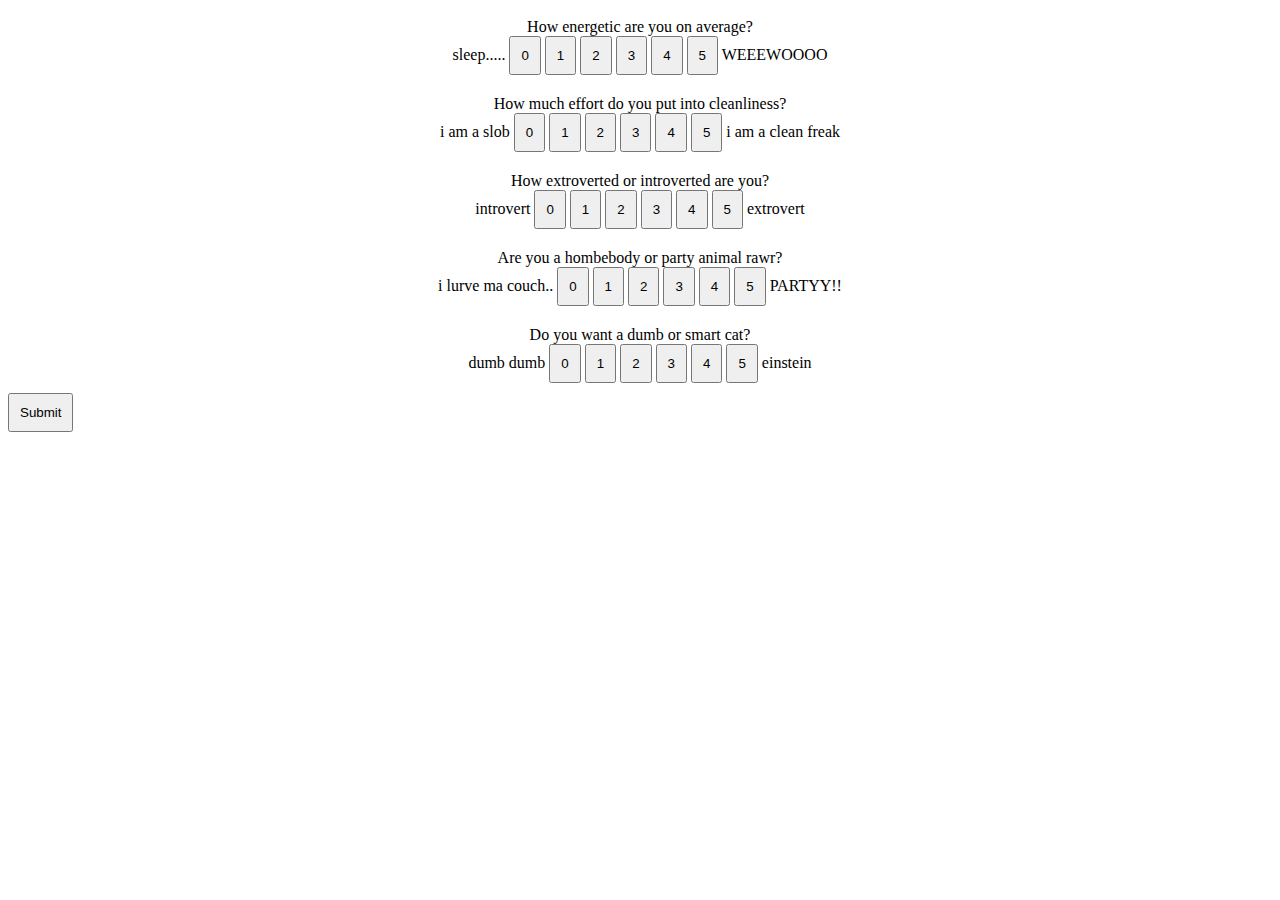
==== quiz.html @ f0b91df7 "Merge branch 'main' of https://github.com/WICS-Outreach-IrisHacks/welovecats" ====
<!DOCTYPE html>
<html lang="en">
<head>
    <meta charset="UTF-8">
    <meta http-equiv="X-UA-Compatible" content="IE=edge">
    <meta name="viewport" content="width=device-width, initial-scale=1.0">
    <title>Document</title>
    <link href="style.css" rel="stylesheet" type="text/css">
    <script src="script.js"></script>
</head>
<body>
    <div class="question">How energetic are you on average? 
        <br />
        <span>sleep.....</span>
        <button onclick="changeEnergy(0)">0</button>
        <button onclick="changeEnergy(1)">1</button>
        <button onclick="changeEnergy(2)">2</button>
        <button onclick="changeEnergy(3)">3</button>
        <button onclick="changeEnergy(4)">4</button>
        <button onclick="changeEnergy(5)">5</button>
        <span>WEEEWOOOO</span>
        <br />
    </div>

    <div class="question">How much effort do you put into cleanliness?
        <br />
        <span>i am a slob</span>
        <button onclick="changeGrooming(0)">0</button>
        <button onclick="changeGrooming(1)">1</button>
        <button onclick="changeGrooming(2)">2</button>
        <button onclick="changeGrooming(3)">3</button>
        <button onclick="changeGrooming(4)">4</button>
        <button onclick="changeGrooming(5)">5</button>
        <span>i am a clean freak</span>
        <br />
    </div>

    <div class="question">How extroverted or introverted are you?
        <br />
        <span>introvert</span>
        <button onclick="changeSocialNeeds(0)">0</button>
        <button onclick="changeSocialNeeds(1)">1</button>
        <button onclick="changeSocialNeeds(2)">2</button>
        <button onclick="changeSocialNeeds(3)">3</button>
        <button onclick="changeSocialNeeds(4)">4</button>
        <button onclick="changeSocialNeeds(5)">5</button>
        <span>extrovert</span>
        <br />
    </div>

    <div class="question">Are you a hombebody or party animal rawr?
        <br />
        <span>i lurve ma couch..</span>
        <button onclick="changeIndoor(0)">0</button>
        <button onclick="changeIndoor(1)">1</button>
        <button onclick="changeIndoor(2)">2</button>
        <button onclick="changeIndoor(3)">3</button>
        <button onclick="changeIndoor(4)">4</button>
        <button onclick="changeIndoor(5)">5</button>
        <span>PARTYY!!</span>
        <br />
    </div>

    <div class="question">Do you want a dumb or smart cat?
        <br />
        <span>dumb dumb</span>
        <button onclick="changeIntelligence(0)">0</button>
        <button onclick="changeIntelligence(1)">1</button>
        <button onclick="changeIntelligence(2)">2</button>
        <button onclick="changeIntelligence(3)">3</button>
        <button onclick="changeIntelligence(4)">4</button>
        <button onclick="changeIntelligence(5)">5</button>
        <span>einstein</span>
        <br />
    </div>

    <button>Submit</button>
    
</body>
</html>
---- style.css ----
h1 {
    margin: auto;
    text-align: center;
    padding: 10px;
}

div {
    margin: auto;
    text-align: center;
    padding: 10px;
}

img {
    display: flex;
    margin: auto;
    width: 50%;
    height: auto;
    padding: 10px;
}

button {
    padding: 10px;
}

#start {
    display: table-cell;
    margin: auto;
    text-align: center;
    line-height: 10px;
    height: 30px;
    width: 100px;
}

#start-link {
    text-decoration: none;
}
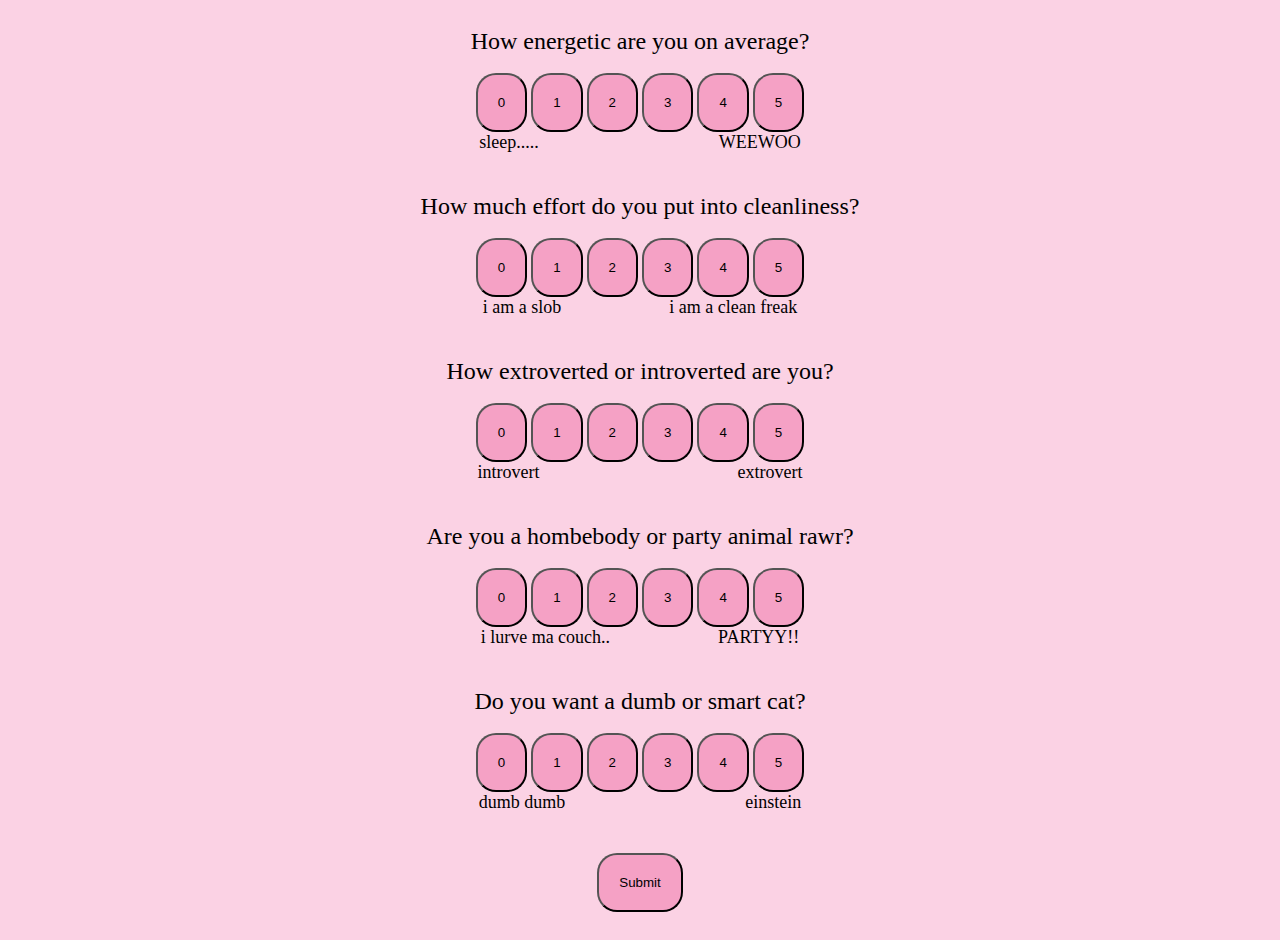
==== commit 2287ba6a: "css styling" ====
--- a/quiz.html
+++ b/quiz.html
@@ -9,72 +9,72 @@
     <script src="script.js"></script>
 </head>
 <body>
-    <div class="question">How energetic are you on average? 
+    <div class="energy-question"><font size="+2">How energetic are you on average?</font>
         <br />
-        <span>sleep.....</span>
-        <button onclick="changeEnergy(0)">0</button>
-        <button onclick="changeEnergy(1)">1</button>
-        <button onclick="changeEnergy(2)">2</button>
-        <button onclick="changeEnergy(3)">3</button>
-        <button onclick="changeEnergy(4)">4</button>
-        <button onclick="changeEnergy(5)">5</button>
-        <span>WEEEWOOOO</span>
         <br />
+        <button onclick="changeEnergy(0, event)">0</button>
+        <button onclick="changeEnergy(1, event)">1</button>
+        <button onclick="changeEnergy(2, event)">2</button>
+        <button class="absolute" onclick="changeEnergy(3, event)">3</button>
+        <button onclick="changeEnergy(4, event)">4</button>
+        <button onclick="changeEnergy(5, event)">5</button>
+        <br />
+        <span><font size="+1">sleep.....&emsp;&emsp;&emsp;&emsp;&emsp;&emsp;&emsp;&emsp;&emsp;&emsp;WEEWOO</font></span>
     </div>
 
-    <div class="question">How much effort do you put into cleanliness?
+    <div class="effort-question"><font size="+2">How much effort do you put into cleanliness?</font>
         <br />
-        <span>i am a slob</span>
-        <button onclick="changeGrooming(0)">0</button>
-        <button onclick="changeGrooming(1)">1</button>
-        <button onclick="changeGrooming(2)">2</button>
-        <button onclick="changeGrooming(3)">3</button>
-        <button onclick="changeGrooming(4)">4</button>
-        <button onclick="changeGrooming(5)">5</button>
-        <span>i am a clean freak</span>
         <br />
+        <button onclick="changeGrooming(0, event)">0</button>
+        <button onclick="changeGrooming(1, event)">1</button>
+        <button onclick="changeGrooming(2, event)">2</button>
+        <button onclick="changeGrooming(3, event)">3</button>
+        <button onclick="changeGrooming(4, event)">4</button>
+        <button onclick="changeGrooming(5, event)">5</button>
+        <br />
+        <span><font size="+1">i am a slob&emsp;&emsp;&emsp;&emsp;&emsp;&emsp;i am a clean freak</font></span>
     </div>
 
-    <div class="question">How extroverted or introverted are you?
+    <div class="question"><font size="+2">How extroverted or introverted are you?</font>
         <br />
-        <span>introvert</span>
-        <button onclick="changeSocialNeeds(0)">0</button>
-        <button onclick="changeSocialNeeds(1)">1</button>
-        <button onclick="changeSocialNeeds(2)">2</button>
-        <button onclick="changeSocialNeeds(3)">3</button>
-        <button onclick="changeSocialNeeds(4)">4</button>
-        <button onclick="changeSocialNeeds(5)">5</button>
-        <span>extrovert</span>
         <br />
+        <button onclick="changeSocialNeeds(0, event)">0</button>
+        <button onclick="changeSocialNeeds(1, event)">1</button>
+        <button onclick="changeSocialNeeds(2, event)">2</button>
+        <button onclick="changeSocialNeeds(3, event)">3</button>
+        <button onclick="changeSocialNeeds(4, event)">4</button>
+        <button onclick="changeSocialNeeds(5, event)">5</button>
+        <br />
+        <span><font size="+1">introvert&emsp;&emsp;&emsp;&emsp;&emsp;&emsp;&emsp;&emsp;&emsp;&emsp;&emsp;extrovert</font></span>
     </div>
 
-    <div class="question">Are you a hombebody or party animal rawr?
+    <div class="question"><font size="+2">Are you a hombebody or party animal rawr?</font>
         <br />
-        <span>i lurve ma couch..</span>
-        <button onclick="changeIndoor(0)">0</button>
-        <button onclick="changeIndoor(1)">1</button>
-        <button onclick="changeIndoor(2)">2</button>
-        <button onclick="changeIndoor(3)">3</button>
-        <button onclick="changeIndoor(4)">4</button>
-        <button onclick="changeIndoor(5)">5</button>
-        <span>PARTYY!!</span>
         <br />
+        <button onclick="changeIndoor(0, event)">0</button>
+        <button onclick="changeIndoor(1, event)">1</button>
+        <button onclick="changeIndoor(2, event)">2</button>
+        <button onclick="changeIndoor(3, event)">3</button>
+        <button onclick="changeIndoor(4, event)">4</button>
+        <button onclick="changeIndoor(5, event)">5</button>
+        <br />
+        <span><font size="+1">i lurve ma couch..&emsp;&emsp;&emsp;&emsp;&emsp;&emsp;PARTYY!!</font></span>
     </div>
 
-    <div class="question">Do you want a dumb or smart cat?
+    <div class="question"><font size="+2">Do you want a dumb or smart cat?</font>
         <br />
-        <span>dumb dumb</span>
-        <button onclick="changeIntelligence(0)">0</button>
-        <button onclick="changeIntelligence(1)">1</button>
-        <button onclick="changeIntelligence(2)">2</button>
-        <button onclick="changeIntelligence(3)">3</button>
-        <button onclick="changeIntelligence(4)">4</button>
-        <button onclick="changeIntelligence(5)">5</button>
-        <span>einstein</span>
         <br />
+        <button onclick="changeIntelligence(0, event)">0</button>
+        <button onclick="changeIntelligence(1, event)">1</button>
+        <button onclick="changeIntelligence(2, event)">2</button>
+        <button onclick="changeIntelligence(3, event)">3</button>
+        <button onclick="changeIntelligence(4, event)">4</button>
+        <button onclick="changeIntelligence(5, event)">5</button>
+        <br />
+        <span><font size="+1">dumb dumb&emsp;&emsp;&emsp;&emsp;&emsp;&emsp;&emsp;&emsp;&emsp;&emsp;einstein</font></span>
     </div>
+    
+    <div><a id="result-link" href="result.html"><button class="submit" onclick="getCat()">Submit</button></a></div>
 
-    <button>Submit</button>
-    
 </body>
 </html>--- a/style.css
+++ b/style.css
@@ -4,10 +4,14 @@
     padding: 10px;
 }
 
+body {
+    background-color: rgb(251, 210, 228);
+}
+
 div {
     margin: auto;
     text-align: center;
-    padding: 10px;
+    padding: 20px;
 }
 
 img {
@@ -19,8 +23,19 @@
 }
 
 button {
-    padding: 10px;
+    padding: 20px;
+    background-color:rgb(245, 161, 197);
+    border-radius: 20px;
 }
+
+button:focus {
+    background-color:rgb(247, 114, 172);
+}
+
+.selected {
+    background-color: rgb(191, 216, 191);
+}
+
 
 #start {
     display: table-cell;
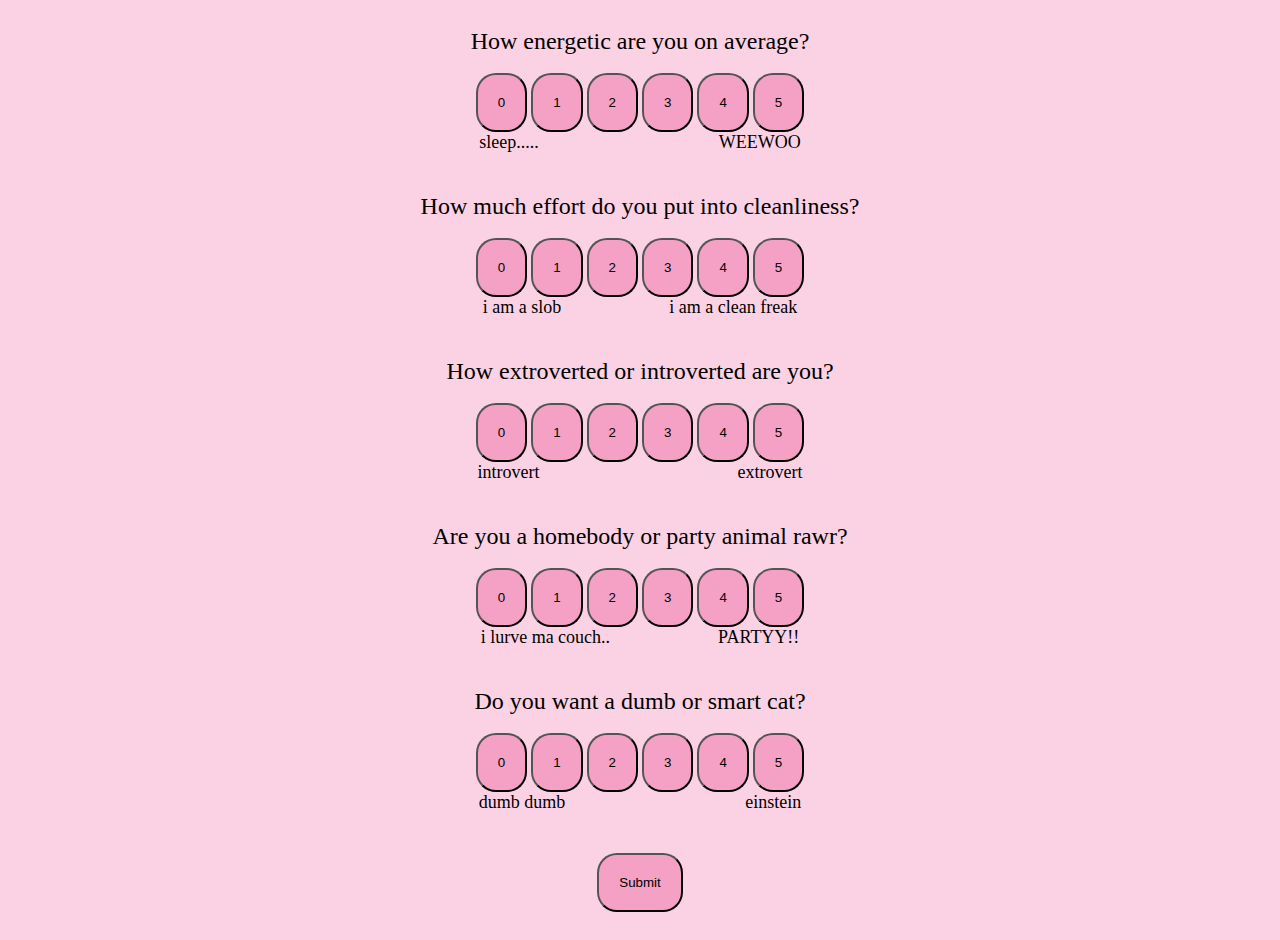
==== commit 5b10ffad: "edit line height, fix typo" ====
--- a/quiz.html
+++ b/quiz.html
@@ -6,6 +6,7 @@
     <meta name="viewport" content="width=device-width, initial-scale=1.0">
     <title>Document</title>
     <link href="style.css" rel="stylesheet" type="text/css">
+    <script src="APIKey.js"></script>
     <script src="script.js"></script>
 </head>
 <body>
@@ -48,7 +49,7 @@
         <span><font size="+1">introvert&emsp;&emsp;&emsp;&emsp;&emsp;&emsp;&emsp;&emsp;&emsp;&emsp;&emsp;extrovert</font></span>
     </div>
 
-    <div class="question"><font size="+2">Are you a hombebody or party animal rawr?</font>
+    <div class="question"><font size="+2">Are you a homebody or party animal rawr?</font>
         <br />
         <br />
         <button onclick="changeIndoor(0, event)">0</button>
@@ -74,7 +75,7 @@
         <span><font size="+1">dumb dumb&emsp;&emsp;&emsp;&emsp;&emsp;&emsp;&emsp;&emsp;&emsp;&emsp;einstein</font></span>
     </div>
     
-    <div><a id="result-link" href="result.html"><button class="submit" onclick="getCat()">Submit</button></a></div>
+    <div><a id="result-link"><button class="submit" onclick="getCat()">Submit</button></a></div>
 
 </body>
 </html>--- a/style.css
+++ b/style.css
@@ -36,12 +36,25 @@
     background-color: rgb(191, 216, 191);
 }
 
+#cat-desc {
+    margin: auto;
+    text-align: center;
+    font-size: larger;
+    width: 50%;
+}
+
+#cat-temp {
+    margin: auto;
+    text-align: center;
+    font-size: larger;
+    width: 40%;
+}
 
 #start {
     display: table-cell;
     margin: auto;
     text-align: center;
-    line-height: 10px;
+    line-height: 2px;
     height: 30px;
     width: 100px;
 }
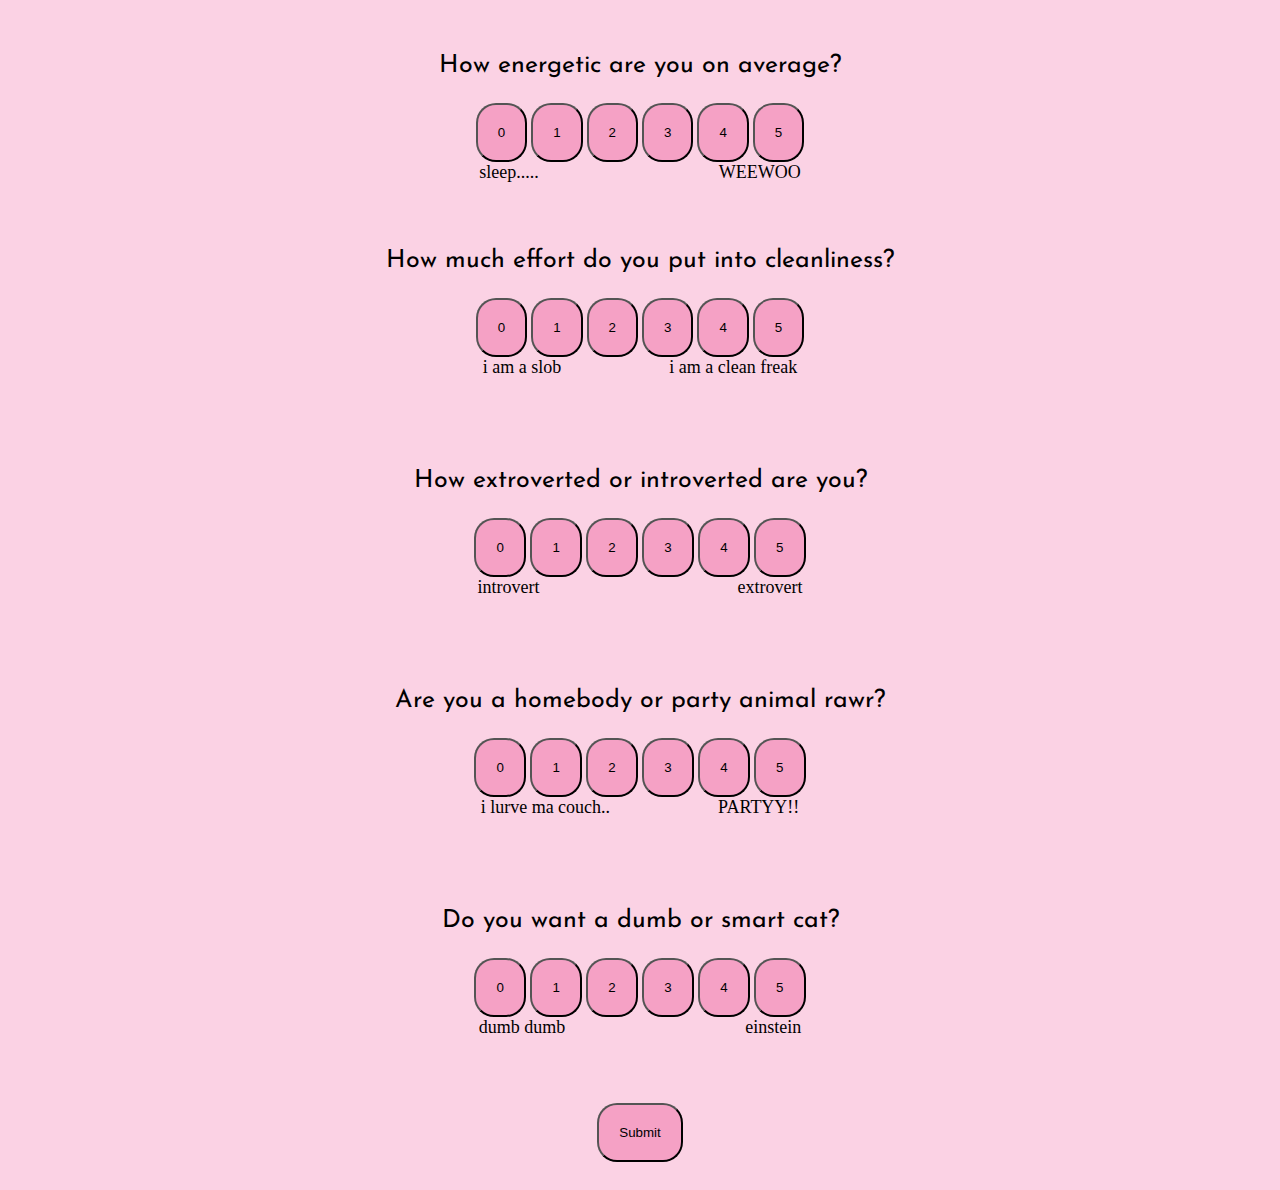
==== commit 35d0714d: "add font styling" ====
--- a/quiz.html
+++ b/quiz.html
@@ -6,13 +6,14 @@
     <meta name="viewport" content="width=device-width, initial-scale=1.0">
     <title>Document</title>
     <link href="style.css" rel="stylesheet" type="text/css">
+    <link rel="preconnect" href="https://fonts.googleapis.com">
+    <link rel="preconnect" href="https://fonts.gstatic.com" crossorigin>
+    <link href="https://fonts.googleapis.com/css2?family=Josefin+Sans:ital,wght@0,200;0,400;0,500;1,400&display=swap" rel="stylesheet">
     <script src="APIKey.js"></script>
     <script src="script.js"></script>
 </head>
 <body>
-    <div class="energy-question"><font size="+2">How energetic are you on average?</font>
-        <br />
-        <br />
+    <div class="energy-question"><p>How energetic are you on average?</p>
         <button onclick="changeEnergy(0, event)">0</button>
         <button onclick="changeEnergy(1, event)">1</button>
         <button onclick="changeEnergy(2, event)">2</button>
@@ -23,9 +24,7 @@
         <span><font size="+1">sleep.....&emsp;&emsp;&emsp;&emsp;&emsp;&emsp;&emsp;&emsp;&emsp;&emsp;WEEWOO</font></span>
     </div>
 
-    <div class="effort-question"><font size="+2">How much effort do you put into cleanliness?</font>
-        <br />
-        <br />
+    <div class="effort-question"><p>How much effort do you put into cleanliness?</p>
         <button onclick="changeGrooming(0, event)">0</button>
         <button onclick="changeGrooming(1, event)">1</button>
         <button onclick="changeGrooming(2, event)">2</button>
@@ -33,12 +32,10 @@
         <button onclick="changeGrooming(4, event)">4</button>
         <button onclick="changeGrooming(5, event)">5</button>
         <br />
-        <span><font size="+1">i am a slob&emsp;&emsp;&emsp;&emsp;&emsp;&emsp;i am a clean freak</font></span>
+        <span><font size="+1">i am a slob&emsp;&emsp;&emsp;&emsp;&emsp;&emsp;i am a clean freak</p></span>
     </div>
 
-    <div class="question"><font size="+2">How extroverted or introverted are you?</font>
-        <br />
-        <br />
+    <div class="question"><p>How extroverted or introverted are you?</p>
         <button onclick="changeSocialNeeds(0, event)">0</button>
         <button onclick="changeSocialNeeds(1, event)">1</button>
         <button onclick="changeSocialNeeds(2, event)">2</button>
@@ -46,12 +43,10 @@
         <button onclick="changeSocialNeeds(4, event)">4</button>
         <button onclick="changeSocialNeeds(5, event)">5</button>
         <br />
-        <span><font size="+1">introvert&emsp;&emsp;&emsp;&emsp;&emsp;&emsp;&emsp;&emsp;&emsp;&emsp;&emsp;extrovert</font></span>
+        <span><font size="+1">introvert&emsp;&emsp;&emsp;&emsp;&emsp;&emsp;&emsp;&emsp;&emsp;&emsp;&emsp;extrovert</p></span>
     </div>
 
-    <div class="question"><font size="+2">Are you a homebody or party animal rawr?</font>
-        <br />
-        <br />
+    <div class="question"><p>Are you a homebody or party animal rawr?</p>
         <button onclick="changeIndoor(0, event)">0</button>
         <button onclick="changeIndoor(1, event)">1</button>
         <button onclick="changeIndoor(2, event)">2</button>
@@ -59,12 +54,10 @@
         <button onclick="changeIndoor(4, event)">4</button>
         <button onclick="changeIndoor(5, event)">5</button>
         <br />
-        <span><font size="+1">i lurve ma couch..&emsp;&emsp;&emsp;&emsp;&emsp;&emsp;PARTYY!!</font></span>
+        <span><font size="+1">i lurve ma couch..&emsp;&emsp;&emsp;&emsp;&emsp;&emsp;PARTYY!!</p></span>
     </div>
 
-    <div class="question"><font size="+2">Do you want a dumb or smart cat?</font>
-        <br />
-        <br />
+    <div class="question"><p>Do you want a dumb or smart cat?</p>
         <button onclick="changeIntelligence(0, event)">0</button>
         <button onclick="changeIntelligence(1, event)">1</button>
         <button onclick="changeIntelligence(2, event)">2</button>
@@ -72,7 +65,7 @@
         <button onclick="changeIntelligence(4, event)">4</button>
         <button onclick="changeIntelligence(5, event)">5</button>
         <br />
-        <span><font size="+1">dumb dumb&emsp;&emsp;&emsp;&emsp;&emsp;&emsp;&emsp;&emsp;&emsp;&emsp;einstein</font></span>
+        <span><font size="+1">dumb dumb&emsp;&emsp;&emsp;&emsp;&emsp;&emsp;&emsp;&emsp;&emsp;&emsp;einstein</p></span>
     </div>
     
     <div><a id="result-link"><button class="submit" onclick="getCat()">Submit</button></a></div>
--- a/style.css
+++ b/style.css
@@ -2,6 +2,17 @@
     margin: auto;
     text-align: center;
     padding: 10px;
+    font-family: 'Josefin Sans', sans-serif;
+    font-weight: 'Medium 500';
+}
+
+h2 {
+    margin: auto;
+    text-align: center;
+    padding: 10px;
+    font-family: 'Josefin Sans', sans-serif;
+    font-weight: 'Regular 400';
+    font-style: italic;
 }
 
 body {
@@ -19,7 +30,10 @@
     margin: auto;
     width: 50%;
     height: auto;
-    padding: 10px;
+    border: solid;
+    border-width: 5px;
+    border-color:rgb(247, 114, 172);
+    padding: 0px;
 }
 
 button {
@@ -34,6 +48,11 @@
 
 .selected {
     background-color: rgb(191, 216, 191);
+}
+
+p {
+    font-size: 25px;
+    font-family: 'Josefin Sans', sans-serif;
 }
 
 #cat-desc {
